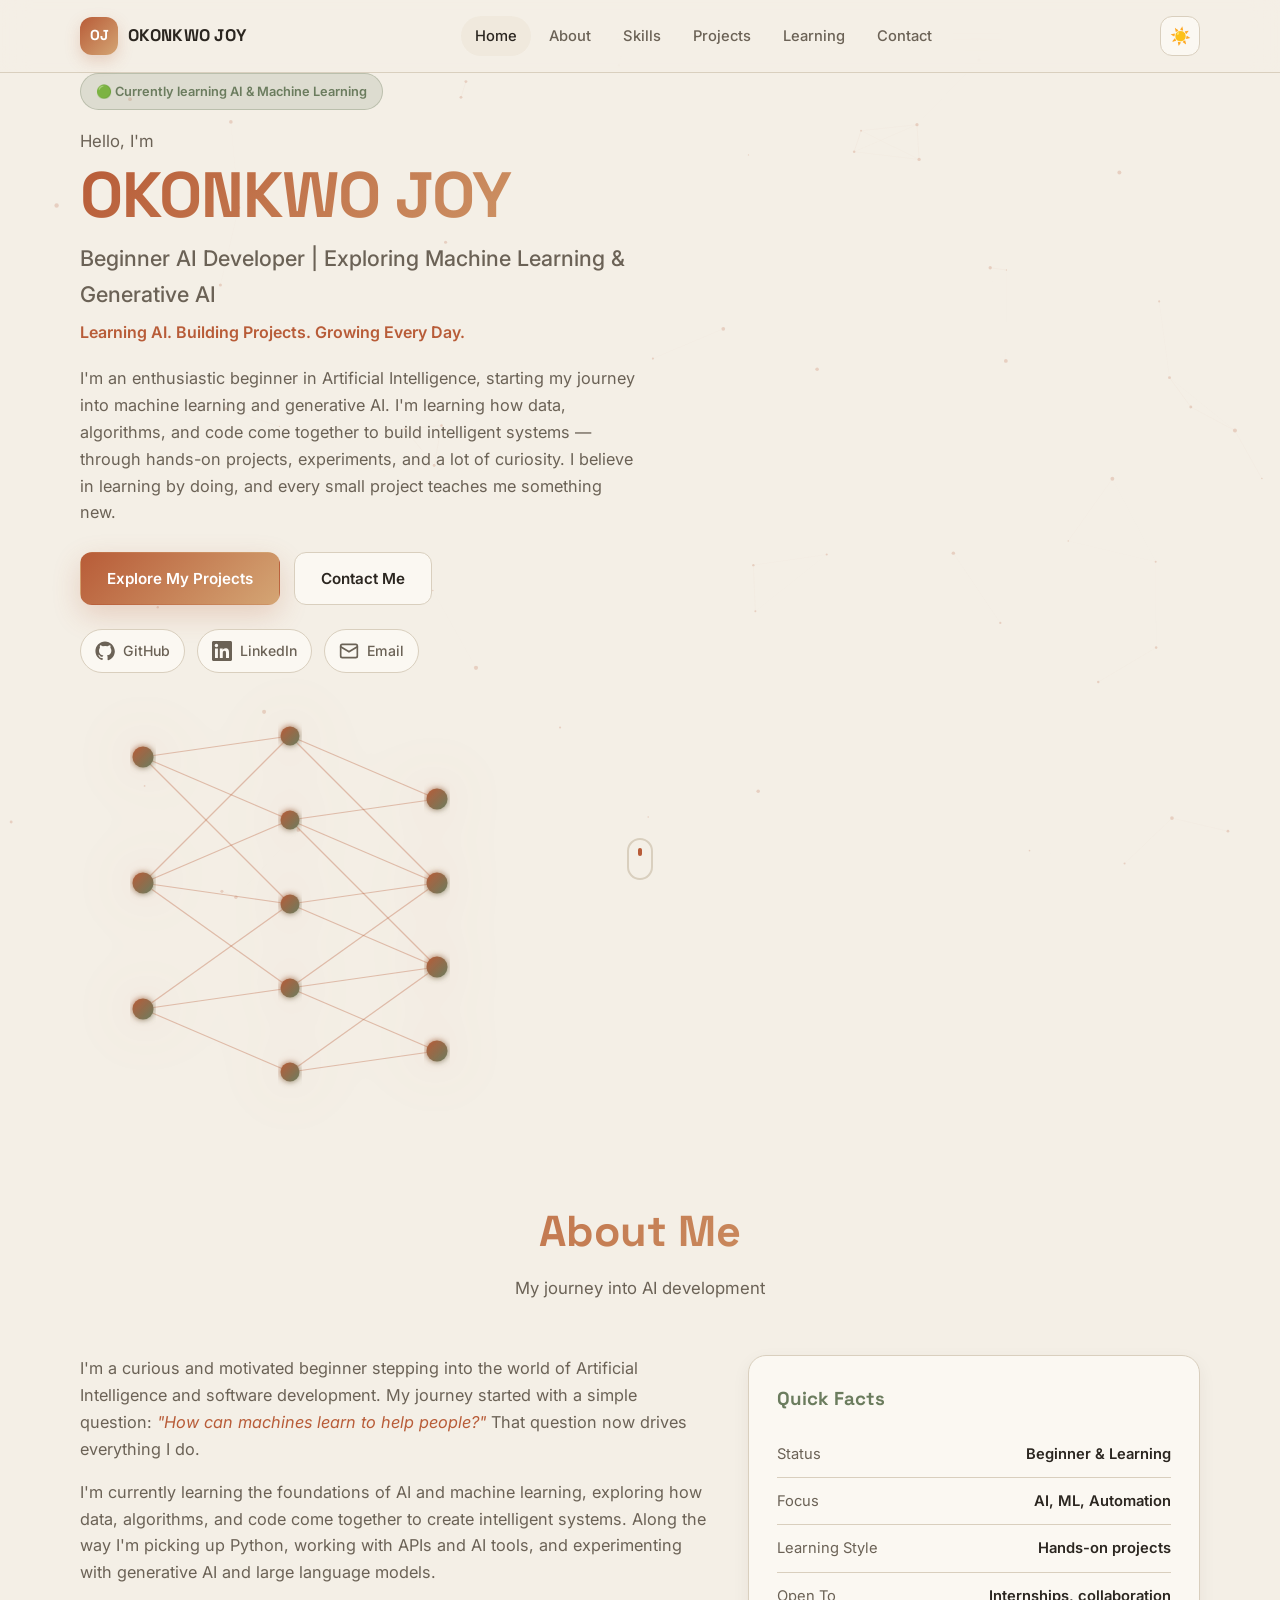
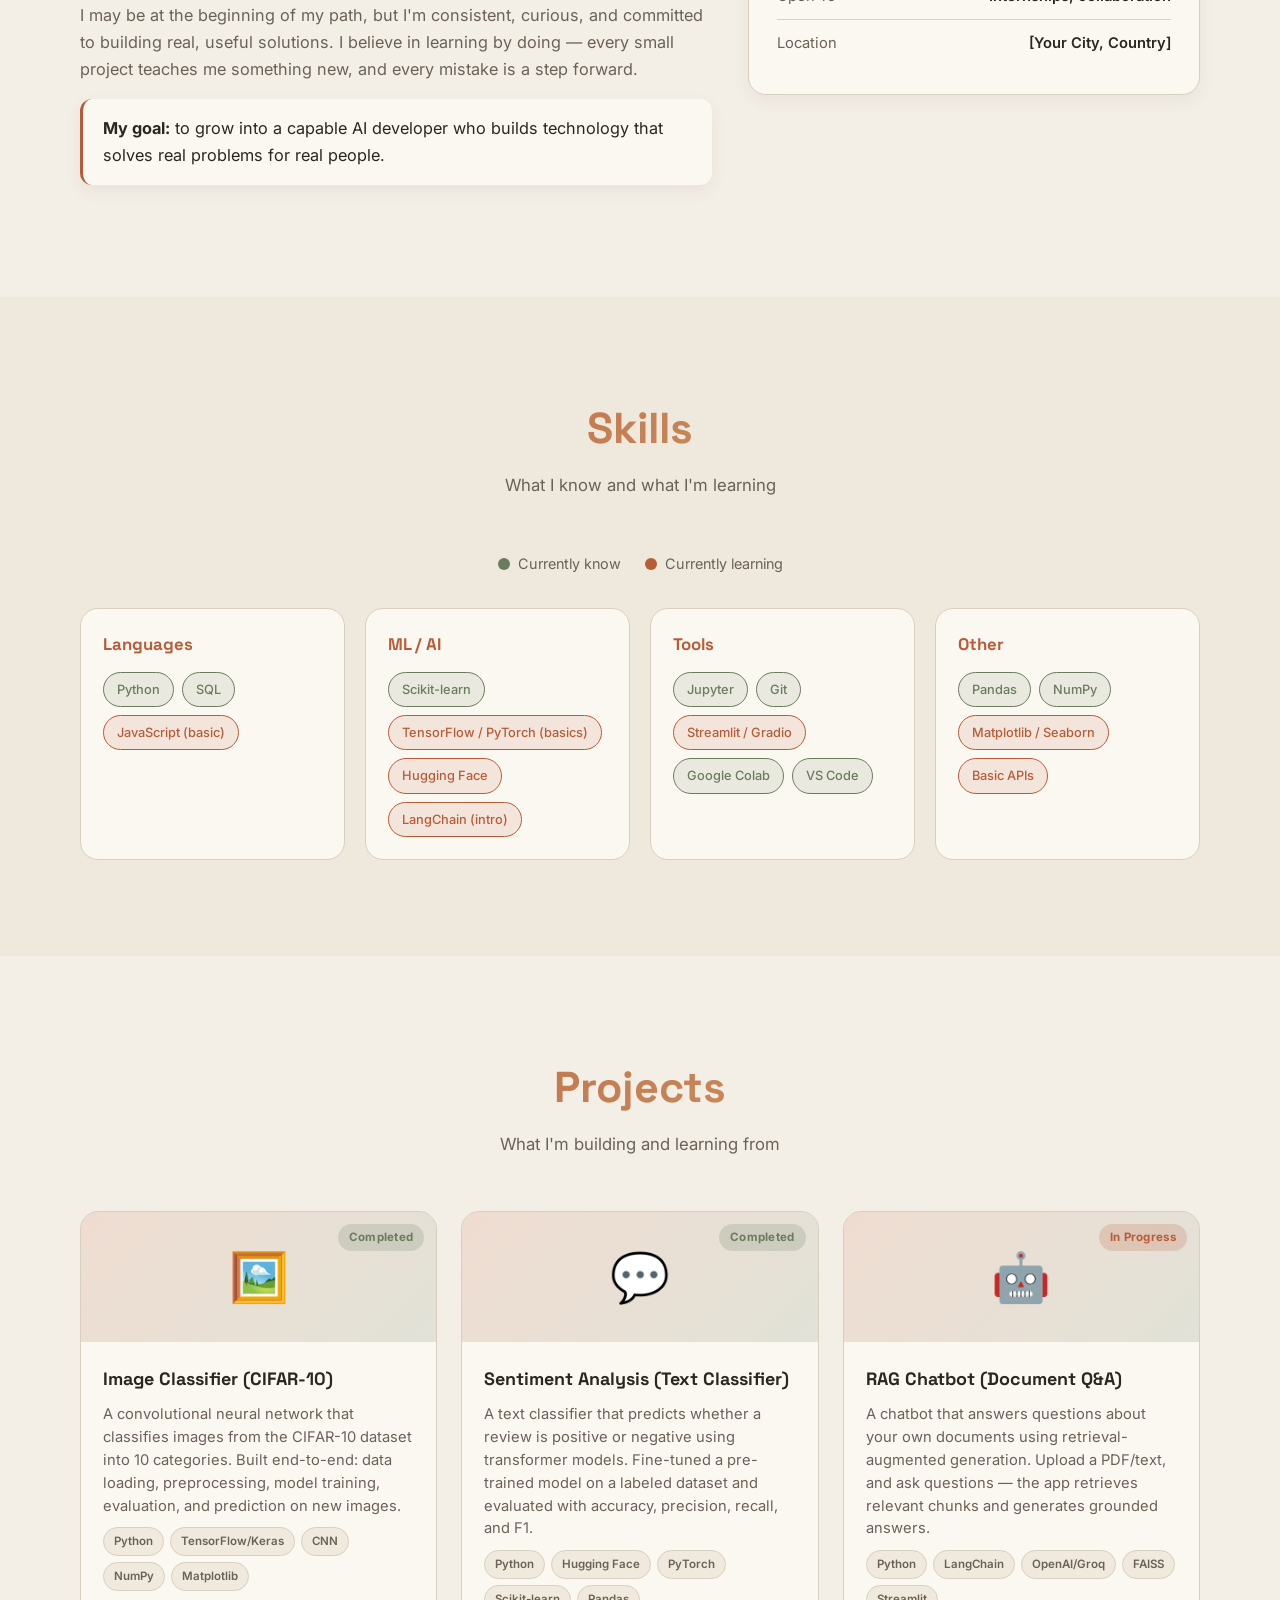
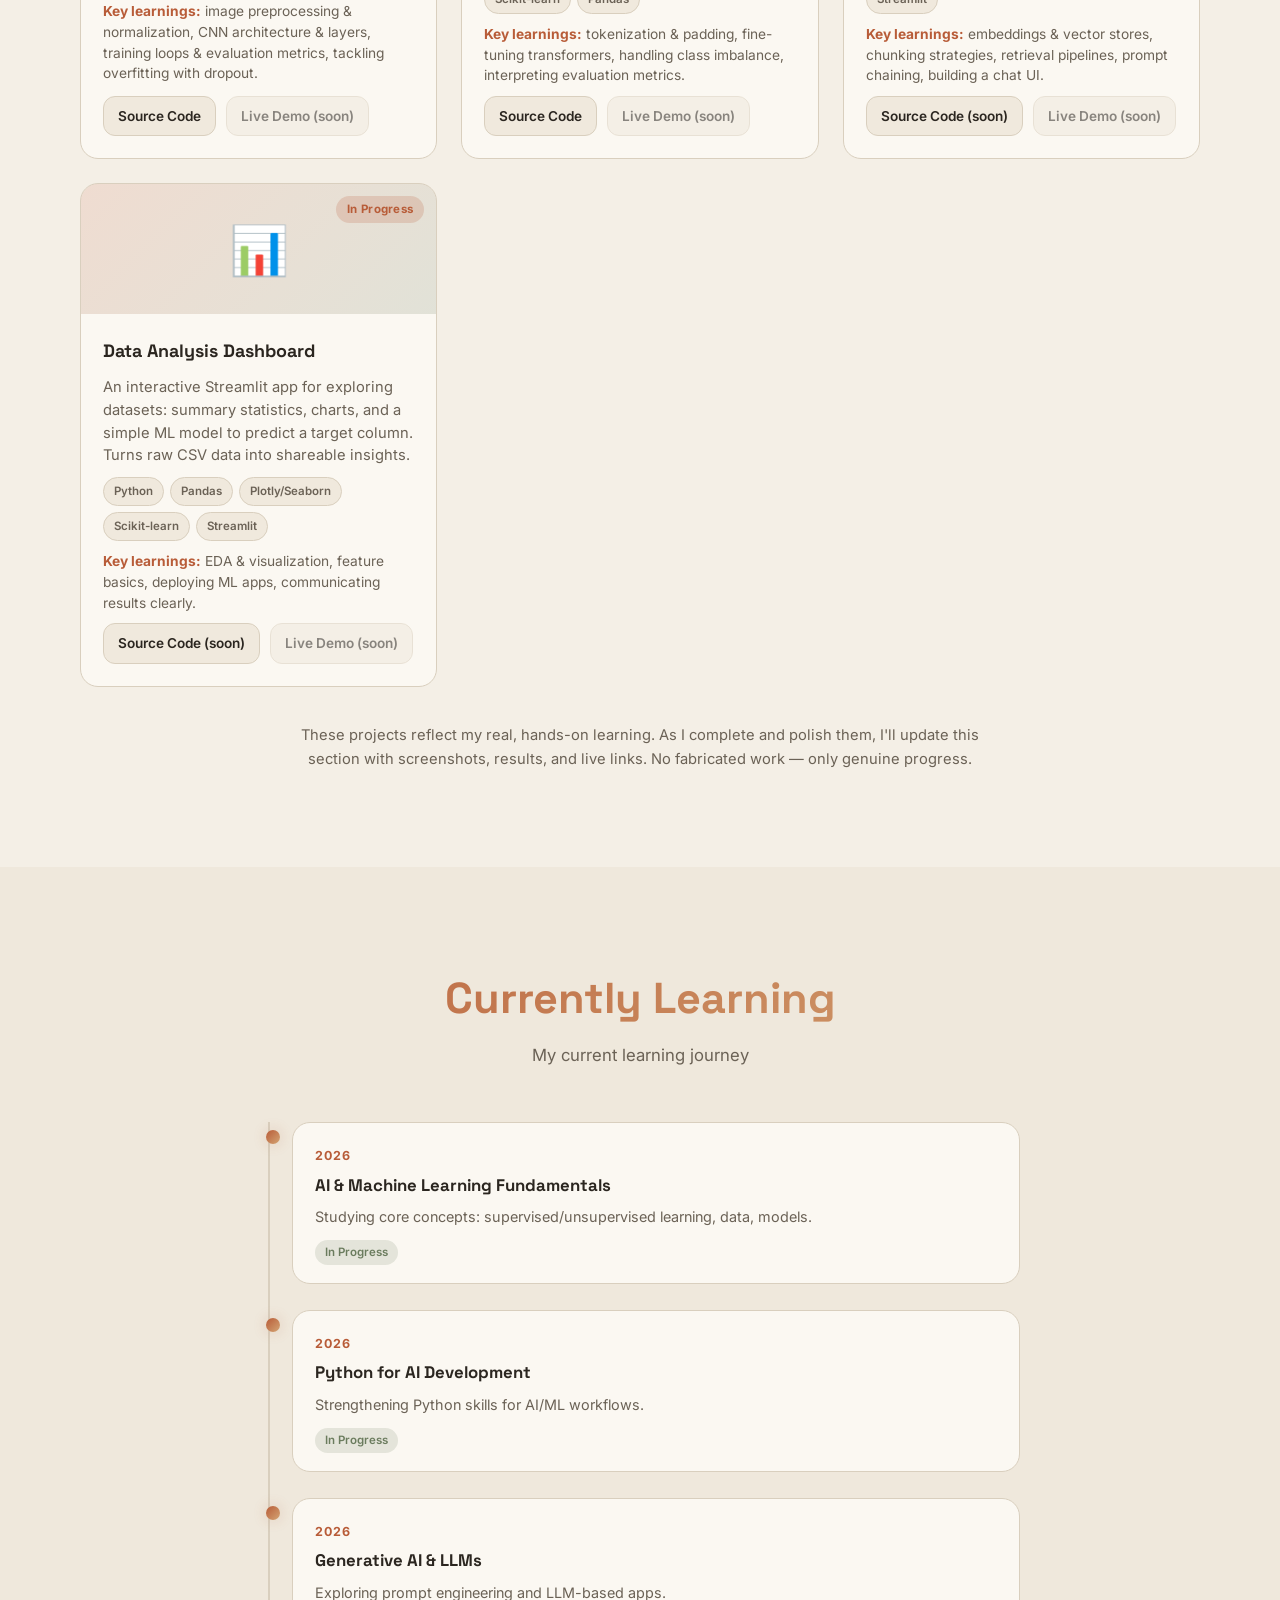
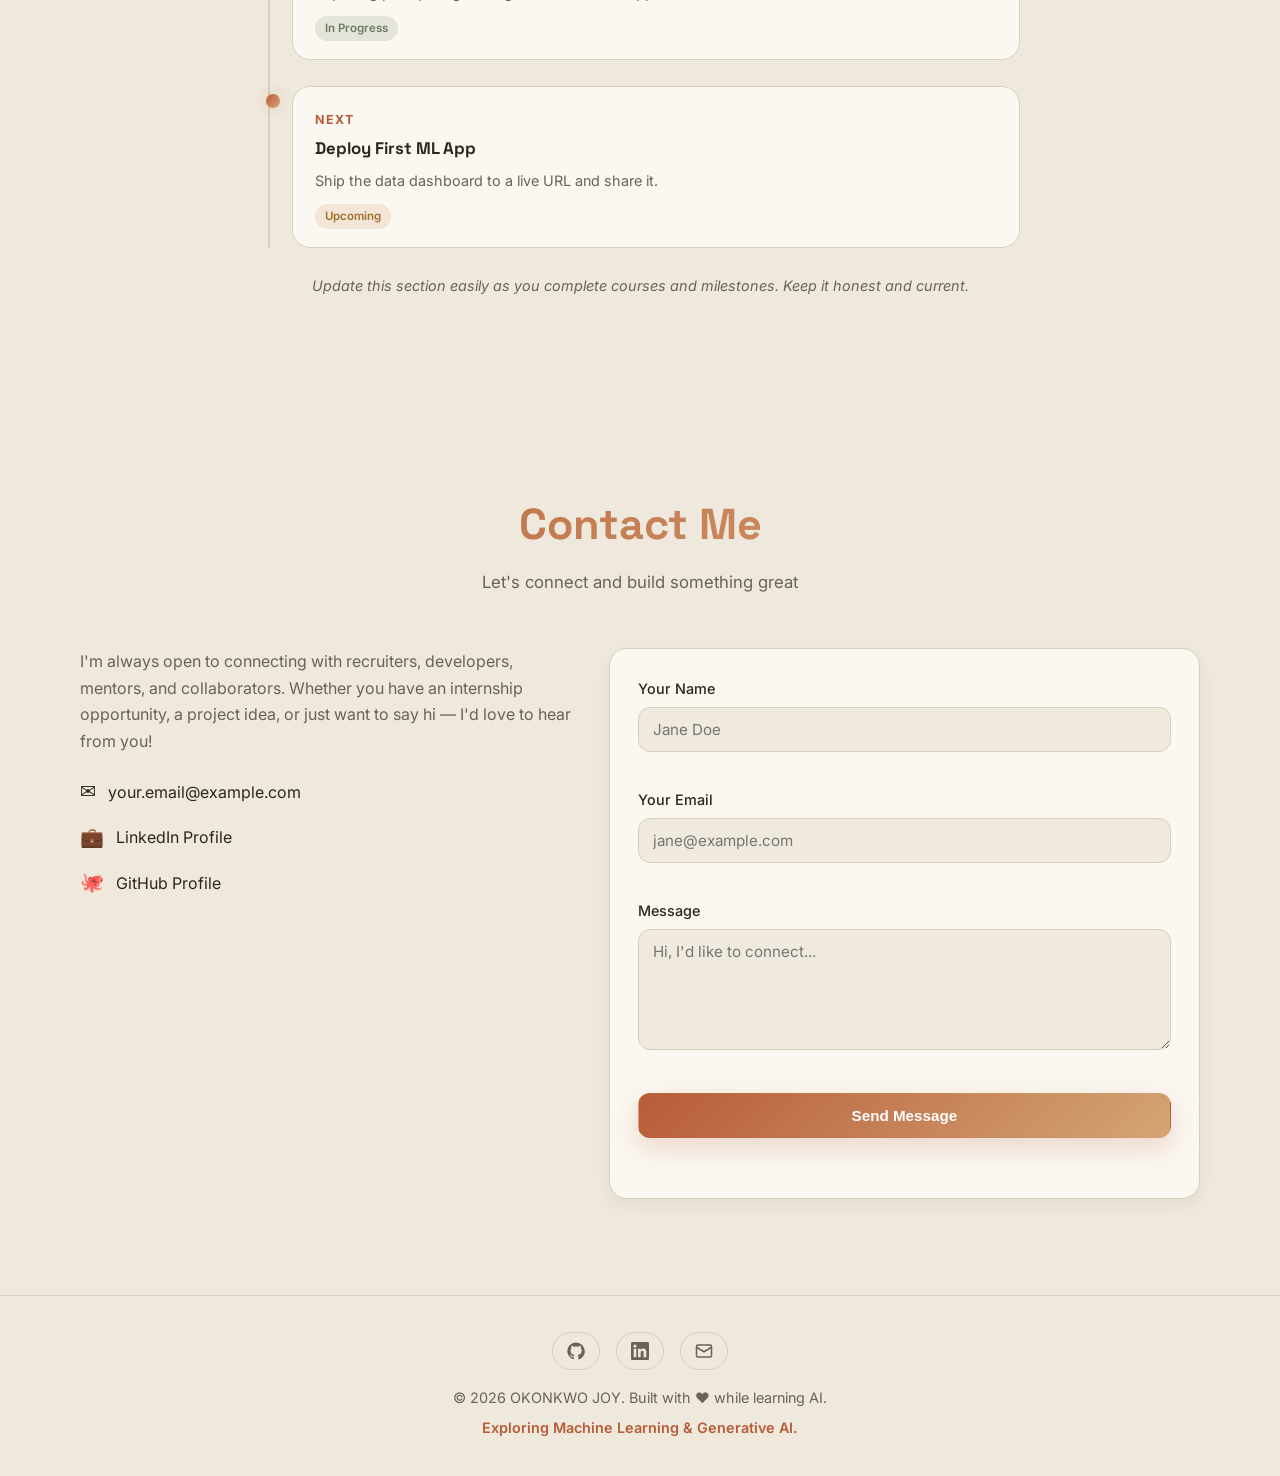
==== index.html @ fba9ff48 "first commit" ====
<!DOCTYPE html>
<html lang="en" data-theme="light">
<head>
  <meta charset="UTF-8" />
  <meta name="viewport" content="width=device-width, initial-scale=1.0" />
  <title>OKONKWO JOY | Beginner AI Developer</title>
  <meta name="description" content="Portfolio of OKONKWO JOY, a beginner AI developer exploring machine learning and generative AI." />
  <meta name="keywords" content="AI developer, machine learning, portfolio, beginner, Python, LLM, generative AI" />
  <meta name="author" content="OKONKWO JOY" />
  <meta property="og:title" content="OKONKWO JOY | Beginner AI Developer" />
  <meta property="og:description" content="Exploring Machine Learning & Generative AI. Learning by building." />
  <meta property="og:type" content="website" />
  <link rel="preconnect" href="https://fonts.googleapis.com" />
  <link rel="preconnect" href="https://fonts.gstatic.com" crossorigin />
  <link href="https://fonts.googleapis.com/css2?family=Inter:wght@300;400;500;600;700;800&family=Space+Grotesk:wght@400;500;600;700&display=swap" rel="stylesheet" />
  <link rel="stylesheet" href="css/styles.css" />
</head>
<body>
  <header class="navbar" id="navbar">
    <div class="container nav-container">
      <a href="#home" class="logo" aria-label="Home">
        <span class="logo-mark">OJ</span>
        <span class="logo-text">OKONKWO JOY</span>
      </a>
      <nav class="nav-links" id="navLinks" aria-label="Primary navigation">
        <a href="#home" class="nav-link">Home</a>
        <a href="#about" class="nav-link">About</a>
        <a href="#skills" class="nav-link">Skills</a>
        <a href="#projects" class="nav-link">Projects</a>
        <a href="#learning" class="nav-link">Learning</a>
        <a href="#contact" class="nav-link">Contact</a>
      </nav>
      <div class="nav-actions">
        <button id="themeToggle" class="theme-toggle" aria-label="Toggle light/dark theme" title="Toggle theme">
          <span class="theme-icon">☀️</span>
        </button>
        <button id="menuToggle" class="menu-toggle" aria-label="Toggle mobile menu" aria-expanded="false">
          <span></span><span></span><span></span>
        </button>
      </div>
    </div>
  </header>

  <section id="home" class="hero">
    <canvas id="particles" class="particles-canvas" aria-hidden="true"></canvas>
    <div class="container hero-container">
      <div class="hero-content">
        <span class="learning-pill">🟢 Currently learning AI &amp; Machine Learning</span>
        <p class="hero-greeting">Hello, I'm</p>
        <h1 class="hero-name">OKONKWO JOY</h1>
        <h2 class="hero-headline">Beginner AI Developer | Exploring Machine Learning &amp; Generative AI</h2>
        <p class="hero-tagline">Learning AI. Building Projects. Growing Every Day.</p>
        <p class="hero-intro">
          I'm an enthusiastic beginner in Artificial Intelligence, starting my journey into
          machine learning and generative AI. I'm learning how data, algorithms, and code come
          together to build intelligent systems — through hands-on projects, experiments, and
          a lot of curiosity. I believe in learning by doing, and every small project teaches
          me something new.
        </p>
        <div class="hero-buttons">
          <a href="#projects" class="btn btn-primary">Explore My Projects</a>
          <a href="#contact" class="btn btn-secondary">Contact Me</a>
        </div>
        <div class="hero-socials">
          <a href="https://github.com/yourusername" target="_blank" rel="noopener" aria-label="GitHub" class="social-link icon-link">
            <svg width="20" height="20" viewBox="0 0 24 24" fill="currentColor" aria-hidden="true"><path d="M12 .5C5.7.5.5 5.7.5 12c0 5.1 3.3 9.4 7.9 10.9.6.1.8-.3.8-.6v-2c-3.2.7-3.9-1.4-3.9-1.4-.5-1.3-1.3-1.7-1.3-1.7-1.1-.7.1-.7.1-.7 1.2.1 1.8 1.2 1.8 1.2 1 1.8 2.8 1.3 3.5 1 .1-.8.4-1.3.7-1.6-2.6-.3-5.3-1.3-5.3-5.8 0-1.3.5-2.3 1.2-3.1-.1-.3-.5-1.5.1-3.1 0 0 1-.3 3.2 1.2a11 11 0 0 1 5.8 0c2.2-1.5 3.2-1.2 3.2-1.2.6 1.6.2 2.8.1 3.1.8.8 1.2 1.8 1.2 3.1 0 4.5-2.7 5.5-5.3 5.8.4.4.8 1.1.8 2.2v3.3c0 .3.2.7.8.6 4.6-1.5 7.9-5.8 7.9-10.9C23.5 5.7 18.3.5 12 .5z"/></svg>
            <span>GitHub</span>
          </a>
          <a href="https://linkedin.com/in/yourprofile" target="_blank" rel="noopener" aria-label="LinkedIn" class="social-link icon-link">
            <svg width="20" height="20" viewBox="0 0 24 24" fill="currentColor" aria-hidden="true"><path d="M20.4 20.4h-3.6v-5.6c0-1.3 0-3-1.8-3s-2.1 1.4-2.1 2.9v5.7H9.4V9h3.4v1.6h.1c.5-.9 1.6-1.8 3.3-1.8 3.5 0 4.2 2.3 4.2 5.3v6.3zM5.3 7.4a2.1 2.1 0 1 1 0-4.2 2.1 2.1 0 0 1 0 4.2zM7.1 20.4H3.6V9h3.5v11.4zM22.2 0H1.8C.8 0 0 .8 0 1.8v20.4C0 23.2.8 24 1.8 24h20.4c1 0 1.8-.8 1.8-1.8V1.8C24 .8 23.2 0 22.2 0z"/></svg>
            <span>LinkedIn</span>
          </a>
          <a href="mailto:your.email@example.com" aria-label="Email" class="social-link icon-link">
            <svg width="20" height="20" viewBox="0 0 24 24" fill="none" stroke="currentColor" stroke-width="2" stroke-linecap="round" stroke-linejoin="round" aria-hidden="true"><rect x="2" y="4" width="20" height="16" rx="2"/><path d="m22 7-10 6L2 7"/></svg>
            <span>Email</span>
          </a>
        </div>
        <div class="neural-network">
          <svg viewBox="0 0 400 400" class="neural-svg" xmlns="http://www.w3.org/2000/svg">
            <defs>
              <linearGradient id="nodeGrad" x1="0%" y1="0%" x2="100%" y2="100%">
                <stop offset="0%" stop-color="#b85c38" />
                <stop offset="100%" stop-color="#6b7c5e" />
              </linearGradient>
              <filter id="glow">
                <feGaussianBlur stdDeviation="3" result="coloredBlur" />
                <feMerge><feMergeNode in="coloredBlur" /><feMergeNode in="SourceGraphic" /></feMerge>
              </filter>
            </defs>
            <g class="connections" stroke="rgba(184,92,56,0.35)" stroke-width="1.2">
              <line x1="60" y1="80" x2="200" y2="60" />
              <line x1="60" y1="80" x2="200" y2="140" />
              <line x1="60" y1="80" x2="200" y2="220" />
              <line x1="60" y1="200" x2="200" y2="60" />
              <line x1="60" y1="200" x2="200" y2="140" />
              <line x1="60" y1="200" x2="200" y2="220" />
              <line x1="60" y1="200" x2="200" y2="300" />
              <line x1="60" y1="320" x2="200" y2="220" />
              <line x1="60" y1="320" x2="200" y2="300" />
              <line x1="60" y1="320" x2="200" y2="380" />
              <line x1="200" y1="60" x2="340" y2="120" />
              <line x1="200" y1="60" x2="340" y2="200" />
              <line x1="200" y1="140" x2="340" y2="120" />
              <line x1="200" y1="140" x2="340" y2="200" />
              <line x1="200" y1="140" x2="340" y2="280" />
              <line x1="200" y1="220" x2="340" y2="200" />
              <line x1="200" y1="220" x2="340" y2="280" />
              <line x1="200" y1="300" x2="340" y2="200" />
              <line x1="200" y1="300" x2="340" y2="280" />
              <line x1="200" y1="300" x2="340" y2="360" />
              <line x1="200" y1="380" x2="340" y2="280" />
              <line x1="200" y1="380" x2="340" y2="360" />
            </g>
            <g filter="url(#glow)">
              <circle cx="60" cy="80" r="10" fill="url(#nodeGrad)" class="node" />
              <circle cx="60" cy="200" r="10" fill="url(#nodeGrad)" class="node" />
              <circle cx="60" cy="320" r="10" fill="url(#nodeGrad)" class="node" />
            </g>
            <g filter="url(#glow)">
              <circle cx="200" cy="60" r="9" fill="url(#nodeGrad)" class="node" />
              <circle cx="200" cy="140" r="9" fill="url(#nodeGrad)" class="node" />
              <circle cx="200" cy="220" r="9" fill="url(#nodeGrad)" class="node" />
              <circle cx="200" cy="300" r="9" fill="url(#nodeGrad)" class="node" />
              <circle cx="200" cy="380" r="9" fill="url(#nodeGrad)" class="node" />
            </g>
            <g filter="url(#glow)">
              <circle cx="340" cy="120" r="10" fill="url(#nodeGrad)" class="node" />
              <circle cx="340" cy="200" r="10" fill="url(#nodeGrad)" class="node" />
              <circle cx="340" cy="280" r="10" fill="url(#nodeGrad)" class="node" />
              <circle cx="340" cy="360" r="10" fill="url(#nodeGrad)" class="node" />
            </g>
          </svg>
        </div>
      </div>
    </div>
    <a href="#about" class="scroll-indicator" aria-label="Scroll down">
      <span></span>
    </a>
  </section>

  <section id="about" class="section">
    <div class="container">
      <h2 class="section-title">About Me</h2>
      <p class="section-subtitle">My journey into AI development</p>
      <div class="about-grid">
        <div class="about-text">
          <p>
            I'm a curious and motivated beginner stepping into the world of Artificial Intelligence
            and software development. My journey started with a simple question: <em>"How can machines
            learn to help people?"</em> That question now drives everything I do.
          </p>
          <p>
            I'm currently learning the foundations of AI and machine learning, exploring how data,
            algorithms, and code come together to create intelligent systems. Along the way I'm
            picking up Python, working with APIs and AI tools, and experimenting with generative AI
            and large language models.
          </p>
          <p>
            I may be at the beginning of my path, but I'm consistent, curious, and committed to
            building real, useful solutions. I believe in learning by doing — every small project
            teaches me something new, and every mistake is a step forward.
          </p>
          <p class="about-goal">
            <strong>My goal:</strong> to grow into a capable AI developer who builds technology that
            solves real problems for real people.
          </p>
        </div>
        <div class="about-card">
          <h3>Quick Facts</h3>
          <ul class="facts-list">
            <li><span class="fact-label">Status</span><span class="fact-value">Beginner &amp; Learning</span></li>
            <li><span class="fact-label">Focus</span><span class="fact-value">AI, ML, Automation</span></li>
            <li><span class="fact-label">Learning Style</span><span class="fact-value">Hands-on projects</span></li>
            <li><span class="fact-label">Open To</span><span class="fact-value">Internships, collaboration</span></li>
            <li><span class="fact-label">Location</span><span class="fact-value">[Your City, Country]</span></li>
          </ul>
        </div>
      </div>
    </div>
  </section>

  <section id="skills" class="section section-alt">
    <div class="container">
      <h2 class="section-title">Skills</h2>
      <p class="section-subtitle">What I know and what I'm learning</p>

      <div class="skills-legend">
        <span class="legend-item"><span class="dot dot-known"></span> Currently know</span>
        <span class="legend-item"><span class="dot dot-learning"></span> Currently learning</span>
      </div>

      <div class="skill-groups">
        <div class="skill-group">
          <h3 class="skill-group-title">Languages</h3>
          <div class="skill-chips">
            <span class="chip chip-known">Python</span>
            <span class="chip chip-known">SQL</span>
            <span class="chip chip-learning">JavaScript (basic)</span>
          </div>
        </div>

        <div class="skill-group">
          <h3 class="skill-group-title">ML / AI</h3>
          <div class="skill-chips">
            <span class="chip chip-known">Scikit-learn</span>
            <span class="chip chip-learning">TensorFlow / PyTorch (basics)</span>
            <span class="chip chip-learning">Hugging Face</span>
            <span class="chip chip-learning">LangChain (intro)</span>
          </div>
        </div>

        <div class="skill-group">
          <h3 class="skill-group-title">Tools</h3>
          <div class="skill-chips">
            <span class="chip chip-known">Jupyter</span>
            <span class="chip chip-known">Git</span>
            <span class="chip chip-learning">Streamlit / Gradio</span>
            <span class="chip chip-known">Google Colab</span>
            <span class="chip chip-known">VS Code</span>
          </div>
        </div>

        <div class="skill-group">
          <h3 class="skill-group-title">Other</h3>
          <div class="skill-chips">
            <span class="chip chip-known">Pandas</span>
            <span class="chip chip-known">NumPy</span>
            <span class="chip chip-learning">Matplotlib / Seaborn</span>
            <span class="chip chip-learning">Basic APIs</span>
          </div>
        </div>
      </div>
    </div>
  </section>

  <section id="projects" class="section">
    <div class="container">
      <h2 class="section-title">Projects</h2>
      <p class="section-subtitle">What I'm building and learning from</p>

      <div class="projects-grid">
        <article class="project-card">
          <div class="project-image" aria-hidden="true">
            <div class="project-illustration">
              <span class="ill-icon">🖼️</span>
            </div>
            <span class="project-status status-done">Completed</span>
          </div>
          <div class="project-body">
            <h3>Image Classifier (CIFAR-10)</h3>
            <p class="project-desc">
              A convolutional neural network that classifies images from the CIFAR-10 dataset
              into 10 categories. Built end-to-end: data loading, preprocessing, model training,
              evaluation, and prediction on new images.
            </p>
            <div class="project-tech">
              <span>Python</span><span>TensorFlow/Keras</span><span>CNN</span><span>NumPy</span><span>Matplotlib</span>
            </div>
            <p class="project-learnings"><strong>Key learnings:</strong> image preprocessing &amp; normalization, CNN architecture &amp; layers, training loops &amp; evaluation metrics, tackling overfitting with dropout.</p>
            <div class="project-links">
              <a href="https://github.com/yourusername/image-classifier" target="_blank" rel="noopener" class="project-link">Source Code</a>
              <a href="#" class="project-link disabled" aria-disabled="true" title="Coming soon">Live Demo (soon)</a>
            </div>
          </div>
        </article>

        <article class="project-card">
          <div class="project-image" aria-hidden="true">
            <div class="project-illustration">
              <span class="ill-icon">💬</span>
            </div>
            <span class="project-status status-done">Completed</span>
          </div>
          <div class="project-body">
            <h3>Sentiment Analysis (Text Classifier)</h3>
            <p class="project-desc">
              A text classifier that predicts whether a review is positive or negative using
              transformer models. Fine-tuned a pre-trained model on a labeled dataset and
              evaluated with accuracy, precision, recall, and F1.
            </p>
            <div class="project-tech">
              <span>Python</span><span>Hugging Face</span><span>PyTorch</span><span>Scikit-learn</span><span>Pandas</span>
            </div>
            <p class="project-learnings"><strong>Key learnings:</strong> tokenization &amp; padding, fine-tuning transformers, handling class imbalance, interpreting evaluation metrics.</p>
            <div class="project-links">
              <a href="https://github.com/yourusername/sentiment-analysis" target="_blank" rel="noopener" class="project-link">Source Code</a>
              <a href="#" class="project-link disabled" aria-disabled="true" title="Coming soon">Live Demo (soon)</a>
            </div>
          </div>
        </article>

        <article class="project-card">
          <div class="project-image" aria-hidden="true">
            <div class="project-illustration">
              <span class="ill-icon">🤖</span>
            </div>
            <span class="project-status status-progress">In Progress</span>
          </div>
          <div class="project-body">
            <h3>RAG Chatbot (Document Q&amp;A)</h3>
            <p class="project-desc">
              A chatbot that answers questions about your own documents using retrieval-augmented
              generation. Upload a PDF/text, and ask questions — the app retrieves relevant
              chunks and generates grounded answers.
            </p>
            <div class="project-tech">
              <span>Python</span><span>LangChain</span><span>OpenAI/Groq</span><span>FAISS</span><span>Streamlit</span>
            </div>
            <p class="project-learnings"><strong>Key learnings:</strong> embeddings &amp; vector stores, chunking strategies, retrieval pipelines, prompt chaining, building a chat UI.</p>
            <div class="project-links">
              <a href="https://github.com/yourusername/rag-chatbot" target="_blank" rel="noopener" class="project-link">Source Code (soon)</a>
              <a href="#" class="project-link disabled" aria-disabled="true" title="Coming soon">Live Demo (soon)</a>
            </div>
          </div>
        </article>

        <article class="project-card">
          <div class="project-image" aria-hidden="true">
            <div class="project-illustration">
              <span class="ill-icon">📊</span>
            </div>
            <span class="project-status status-progress">In Progress</span>
          </div>
          <div class="project-body">
            <h3>Data Analysis Dashboard</h3>
            <p class="project-desc">
              An interactive Streamlit app for exploring datasets: summary statistics, charts,
              and a simple ML model to predict a target column. Turns raw CSV data into
              shareable insights.
            </p>
            <div class="project-tech">
              <span>Python</span><span>Pandas</span><span>Plotly/Seaborn</span><span>Scikit-learn</span><span>Streamlit</span>
            </div>
            <p class="project-learnings"><strong>Key learnings:</strong> EDA &amp; visualization, feature basics, deploying ML apps, communicating results clearly.</p>
            <div class="project-links">
              <a href="https://github.com/yourusername/data-dashboard" target="_blank" rel="noopener" class="project-link">Source Code (soon)</a>
              <a href="#" class="project-link disabled" aria-disabled="true" title="Coming soon">Live Demo (soon)</a>
            </div>
          </div>
        </article>
      </div>

      <p class="projects-note">
        These projects reflect my real, hands-on learning. As I complete and polish them, I'll
        update this section with screenshots, results, and live links. No fabricated work —
        only genuine progress.
      </p>
    </div>
  </section>

  <section id="learning" class="section section-alt">
    <div class="container">
      <h2 class="section-title">Currently Learning</h2>
      <p class="section-subtitle">My current learning journey</p>

      <div class="timeline">
        <div class="timeline-item">
          <div class="timeline-dot"></div>
          <div class="timeline-content">
            <span class="timeline-date">2026</span>
            <h3>AI &amp; Machine Learning Fundamentals</h3>
            <p>Studying core concepts: supervised/unsupervised learning, data, models.</p>
            <span class="timeline-tag">In Progress</span>
          </div>
        </div>
        <div class="timeline-item">
          <div class="timeline-dot"></div>
          <div class="timeline-content">
            <span class="timeline-date">2026</span>
            <h3>Python for AI Development</h3>
            <p>Strengthening Python skills for AI/ML workflows.</p>
            <span class="timeline-tag">In Progress</span>
          </div>
        </div>
        <div class="timeline-item">
          <div class="timeline-dot"></div>
          <div class="timeline-content">
            <span class="timeline-date">2026</span>
            <h3>Generative AI &amp; LLMs</h3>
            <p>Exploring prompt engineering and LLM-based apps.</p>
            <span class="timeline-tag">In Progress</span>
          </div>
        </div>
        <div class="timeline-item">
          <div class="timeline-dot"></div>
          <div class="timeline-content">
            <span class="timeline-date">Next</span>
            <h3>Deploy First ML App</h3>
            <p>Ship the data dashboard to a live URL and share it.</p>
            <span class="timeline-tag upcoming">Upcoming</span>
          </div>
        </div>
      </div>

      <p class="learning-note">
        Update this section easily as you complete courses and milestones. Keep it honest and current.
      </p>
    </div>
  </section>


  <section id="contact" class="section section-alt">
    <div class="container">
      <h2 class="section-title">Contact Me</h2>
      <p class="section-subtitle">Let's connect and build something great</p>

      <div class="contact-grid">
        <div class="contact-info">
          <p class="contact-message">
            I'm always open to connecting with recruiters, developers, mentors, and collaborators.
            Whether you have an internship opportunity, a project idea, or just want to say hi —
            I'd love to hear from you!
          </p>
          <ul class="contact-list">
            <li>
              <span class="contact-icon">✉️</span>
              <a href="mailto:your.email@example.com">your.email@example.com</a>
            </li>
            <li>
              <span class="contact-icon">💼</span>
              <a href="https://linkedin.com/in/yourprofile" target="_blank" rel="noopener">LinkedIn Profile</a>
            </li>
            <li>
              <span class="contact-icon">🐙</span>
              <a href="https://github.com/yourusername" target="_blank" rel="noopener">GitHub Profile</a>
            </li>
          </ul>
        </div>

        <form id="contactForm" class="contact-form" novalidate>
          <div class="form-group">
            <label for="name">Your Name</label>
            <input type="text" id="name" name="name" placeholder="Jane Doe" required />
            <span class="form-error" id="nameError"></span>
          </div>
          <div class="form-group">
            <label for="email">Your Email</label>
            <input type="email" id="email" name="email" placeholder="jane@example.com" required />
            <span class="form-error" id="emailError"></span>
          </div>
          <div class="form-group">
            <label for="message">Message</label>
            <textarea id="message" name="message" rows="5" placeholder="Hi, I'd like to connect..." required></textarea>
            <span class="form-error" id="messageError"></span>
          </div>
          <button type="submit" class="btn btn-primary btn-full">Send Message</button>
          <p class="form-status" id="formStatus" role="status" aria-live="polite"></p>
        </form>
      </div>
    </div>
  </section>

  <footer class="footer">
    <div class="container footer-container">
      <div class="footer-socials">
        <a href="https://github.com/yourusername" target="_blank" rel="noopener" aria-label="GitHub" class="social-link icon-link">
          <svg width="18" height="18" viewBox="0 0 24 24" fill="currentColor" aria-hidden="true"><path d="M12 .5C5.7.5.5 5.7.5 12c0 5.1 3.3 9.4 7.9 10.9.6.1.8-.3.8-.6v-2c-3.2.7-3.9-1.4-3.9-1.4-.5-1.3-1.3-1.7-1.3-1.7-1.1-.7.1-.7.1-.7 1.2.1 1.8 1.2 1.8 1.2 1 1.8 2.8 1.3 3.5 1 .1-.8.4-1.3.7-1.6-2.6-.3-5.3-1.3-5.3-5.8 0-1.3.5-2.3 1.2-3.1-.1-.3-.5-1.5.1-3.1 0 0 1-.3 3.2 1.2a11 11 0 0 1 5.8 0c2.2-1.5 3.2-1.2 3.2-1.2.6 1.6.2 2.8.1 3.1.8.8 1.2 1.8 1.2 3.1 0 4.5-2.7 5.5-5.3 5.8.4.4.8 1.1.8 2.2v3.3c0 .3.2.7.8.6 4.6-1.5 7.9-5.8 7.9-10.9C23.5 5.7 18.3.5 12 .5z"/></svg>
        </a>
        <a href="https://linkedin.com/in/yourprofile" target="_blank" rel="noopener" aria-label="LinkedIn" class="social-link icon-link">
          <svg width="18" height="18" viewBox="0 0 24 24" fill="currentColor" aria-hidden="true"><path d="M20.4 20.4h-3.6v-5.6c0-1.3 0-3-1.8-3s-2.1 1.4-2.1 2.9v5.7H9.4V9h3.4v1.6h.1c.5-.9 1.6-1.8 3.3-1.8 3.5 0 4.2 2.3 4.2 5.3v6.3zM5.3 7.4a2.1 2.1 0 1 1 0-4.2 2.1 2.1 0 0 1 0 4.2zM7.1 20.4H3.6V9h3.5v11.4zM22.2 0H1.8C.8 0 0 .8 0 1.8v20.4C0 23.2.8 24 1.8 24h20.4c1 0 1.8-.8 1.8-1.8V1.8C24 .8 23.2 0 22.2 0z"/></svg>
        </a>
        <a href="mailto:your.email@example.com" aria-label="Email" class="social-link icon-link">
          <svg width="18" height="18" viewBox="0 0 24 24" fill="none" stroke="currentColor" stroke-width="2" stroke-linecap="round" stroke-linejoin="round" aria-hidden="true"><rect x="2" y="4" width="20" height="16" rx="2"/><path d="m22 7-10 6L2 7"/></svg>
        </a>
      </div>
      <p>© <span id="year"></span> OKONKWO JOY. Built with ❤️ while learning AI.</p>
      <p class="footer-tagline">Exploring Machine Learning &amp; Generative AI.</p>
    </div>
  </footer>

  <script src="js/main.js"></script>
</body>
</html>
---- css/styles.css ----
/* ============================================================
   OKONKWO JOY — Portfolio  |  Beige board theme
   ============================================================ */

:root {
  --bg: #f4efe6;
  --bg-alt: #efe8dc;
  --surface: #fbf8f2;
  --surface-2: #f0e9dd;
  --border: #d9cfbe;
  --text: #2b2620;
  --text-muted: #6b6256;
  --accent: #b85c38;
  --accent-2: #6b7c5e;
  --accent-glow: rgba(184, 92, 56, .22);
  --gradient: linear-gradient(135deg, #b85c38, #d4a574);
  --shadow: 0 14px 44px rgba(43, 38, 32, .09);
  --shadow-sm: 0 6px 18px rgba(43, 38, 32, .06);
  --radius: 18px;
  --radius-sm: 12px;
  --transition: .28s cubic-bezier(.4, 0, .2, 1);
}

[data-theme="dark"] {
  --bg: #1c1814;
  --bg-alt: #231f1a;
  --surface: #2a251f;
  --surface-2: #332d26;
  --border: #3f382f;
  --text: #f0e9dc;
  --text-muted: #b5a895;
  --accent: #d4734f;
  --accent-2: #9bb08a;
  --accent-glow: rgba(212, 115, 79, .3);
  --gradient: linear-gradient(135deg, #d4734f, #e0b88a);
  --shadow: 0 14px 44px rgba(0, 0, 0, .45);
  --shadow-sm: 0 6px 18px rgba(0, 0, 0, .3);
}

* { box-sizing: border-box; margin: 0; padding: 0; }
html { scroll-behavior: smooth; }
body {
  font-family: 'Inter', system-ui, -apple-system, sans-serif;
  background: var(--bg); color: var(--text);
  line-height: 1.65; -webkit-font-smoothing: antialiased;
  transition: background var(--transition), color var(--transition);
}
img { max-width: 100%; display: block; }
a { color: inherit; }
.container { width: min(1120px, 92%); margin: 0 auto; }

/* ---------- Navbar ---------- */
.navbar {
  position: sticky; top: 0; z-index: 50;
  backdrop-filter: blur(14px);
  background: color-mix(in srgb, var(--bg) 78%, transparent);
  border-bottom: 1px solid var(--border);
}
.nav-container { display: flex; align-items: center; justify-content: space-between; padding: 16px 0; gap: 16px; }
.logo { display: flex; align-items: center; gap: 10px; text-decoration: none; font-family: 'Space Grotesk', sans-serif; font-weight: 700; }
.logo-mark {
  width: 38px; height: 38px; border-radius: 12px;
  display: grid; place-items: center;
  background: var(--gradient); color: #fff; font-size: .9rem;
  box-shadow: 0 6px 16px var(--accent-glow);
}
.logo-text { font-size: 1.05rem; letter-spacing: .3px; }
.nav-links { display: flex; gap: 4px; }
.nav-link {
  padding: 8px 14px; border-radius: 999px; text-decoration: none;
  color: var(--text-muted); font-weight: 500; font-size: .92rem;
  transition: color var(--transition), background var(--transition);
}
.nav-link:hover, .nav-link.active { color: var(--text); background: var(--surface-2); }
.nav-actions { display: flex; align-items: center; gap: 8px; }
.theme-toggle, .menu-toggle {
  width: 40px; height: 40px; border-radius: 12px;
  border: 1px solid var(--border); background: var(--surface);
  cursor: pointer; display: grid; place-items: center; font-size: 1.05rem;
  transition: transform var(--transition), border-color var(--transition);
}
.theme-toggle:hover, .menu-toggle:hover { transform: translateY(-2px); border-color: var(--accent); }
.menu-toggle { display: none; }
.menu-toggle span { display: block; width: 18px; height: 2px; background: var(--text); border-radius: 2px; margin: 2px 0; }
﻿
/* ---------- Hero ---------- */
.hero { position: relative; overflow: hidden; padding: 90px 0 60px; }
.particles-canvas { position: absolute; inset: 0; width: 100%; height: 100%; opacity: .35; pointer-events: none; }
.hero-container { display: grid; grid-template-columns: 1.15fr .85fr; gap: 48px; align-items: center; position: relative; }
.hero-content { position: relative; z-index: 1; }
.learning-pill {
  display: inline-flex; align-items: center; gap: 8px;
  padding: 7px 15px; border-radius: 999px;
  background: color-mix(in srgb, var(--accent-2) 16%, transparent);
  color: var(--accent-2); font-size: .8rem; font-weight: 600;
  border: 1px solid color-mix(in srgb, var(--accent-2) 30%, transparent);
  margin-bottom: 18px;
}
.hero-greeting { color: var(--text-muted); font-size: 1.05rem; margin-bottom: 6px; }
.hero-name {
  font-family: 'Space Grotesk', sans-serif;
  font-size: clamp(2.4rem, 6vw, 4rem); font-weight: 700;
  line-height: 1.05; letter-spacing: -1px;
  background: var(--gradient); -webkit-background-clip: text; background-clip: text; color: transparent;
}
.hero-headline { font-size: clamp(1.05rem, 2vw, 1.35rem); color: var(--text-muted); margin: 12px 0 6px; font-weight: 500; }
.hero-tagline { color: var(--accent); font-weight: 600; font-size: 1rem; margin-bottom: 20px; }
.hero-intro { color: var(--text-muted); max-width: 560px; margin-bottom: 26px; font-size: 1.02rem; }
.hero-buttons { display: flex; gap: 14px; flex-wrap: wrap; margin-bottom: 24px; }
.btn {
  display: inline-flex; align-items: center; justify-content: center;
  padding: 13px 26px; border-radius: var(--radius-sm); font-weight: 600; font-size: .95rem;
  text-decoration: none; cursor: pointer; border: 1px solid transparent;
  transition: transform var(--transition), box-shadow var(--transition), background var(--transition);
}
.btn:hover { transform: translateY(-3px); }
.btn-primary { background: var(--gradient); color: #fff; box-shadow: 0 10px 28px var(--accent-glow); }
.btn-primary:hover { box-shadow: 0 14px 34px var(--accent-glow); }
.btn-secondary { background: var(--surface); color: var(--text); border-color: var(--border); }
.btn-secondary:hover { border-color: var(--accent); }
.btn-full { width: 100%; }
.hero-socials { display: flex; gap: 12px; flex-wrap: wrap; }
.social-link {
  display: inline-flex; align-items: center; gap: 8px;
  padding: 9px 14px; border-radius: 999px;
  background: var(--surface); border: 1px solid var(--border);
  text-decoration: none; color: var(--text-muted); font-size: .88rem; font-weight: 500;
  transition: color var(--transition), border-color var(--transition), transform var(--transition);
}
.social-link:hover { color: var(--accent); border-color: var(--accent); transform: translateY(-2px); }
.icon-link svg { flex-shrink: 0; }
.hero-visual { display: flex; align-items: center; justify-content: center; }
.neural-network { width: 100%; max-width: 420px; filter: drop-shadow(0 0 30px var(--accent-glow)); animation: float 7s ease-in-out infinite; }
@keyframes float { 0%, 100% { transform: translateY(0); } 50% { transform: translateY(-14px); } }
.neural-svg .node { animation: pulse 2.6s ease-in-out infinite; }
@keyframes pulse { 0%, 100% { opacity: .7; } 50% { opacity: 1; } }
.scroll-indicator {
  position: absolute; bottom: 20px; left: 50%; transform: translateX(-50%);
  width: 26px; height: 42px; border: 2px solid var(--border); border-radius: 14px;
  display: flex; justify-content: center; padding-top: 8px;
}
.scroll-indicator span { width: 4px; height: 8px; background: var(--accent); border-radius: 2px; animation: scrollDot 1.9s ease-in-out infinite; }
@keyframes scrollDot { 0% { transform: translateY(0); opacity: 1; } 100% { transform: translateY(14px); opacity: 0; } }
/* ---------- Sections ---------- */
.section { padding: 96px 0; }
.section-alt { background: var(--bg-alt); }
.section-title {
  font-family: 'Space Grotesk', sans-serif;
  font-size: clamp(1.9rem, 4vw, 2.7rem); font-weight: 700; text-align: center;
  margin-bottom: 8px;
  background: var(--gradient); -webkit-background-clip: text; background-clip: text; color: transparent;
}
.section-subtitle { text-align: center; color: var(--text-muted); margin-bottom: 52px; font-size: 1.05rem; }

/* ---------- About ---------- */
.about-grid { display: grid; grid-template-columns: 1.4fr 1fr; gap: 36px; align-items: start; }
.about-text p { color: var(--text-muted); margin-bottom: 16px; font-size: 1.02rem; }
.about-text em { color: var(--accent); font-style: italic; }
.about-goal {
  color: var(--text) !important; padding: 16px 20px;
  border-left: 3px solid var(--accent); background: var(--surface);
  border-radius: var(--radius-sm); box-shadow: var(--shadow-sm);
}
.about-card {
  background: var(--surface); border: 1px solid var(--border);
  border-radius: var(--radius); padding: 28px; box-shadow: var(--shadow-sm);
  transition: transform var(--transition), box-shadow var(--transition);
}
.about-card:hover { transform: translateY(-4px); box-shadow: var(--shadow); }
.about-card h3 { font-family: 'Space Grotesk', sans-serif; margin-bottom: 16px; color: var(--accent-2); }
.facts-list { list-style: none; }
.facts-list li { display: flex; justify-content: space-between; gap: 12px; padding: 11px 0; border-bottom: 1px solid var(--border); font-size: .92rem; }
.facts-list li:last-child { border-bottom: none; }
.fact-label { color: var(--text-muted); }
.fact-value { color: var(--text); font-weight: 600; text-align: right; }

/* ---------- Skills ---------- */
.skills-legend { display: flex; gap: 24px; justify-content: center; margin-bottom: 32px; flex-wrap: wrap; }
.legend-item { display: flex; align-items: center; gap: 8px; color: var(--text-muted); font-size: .9rem; }
.dot { width: 12px; height: 12px; border-radius: 50%; }
.dot-known { background: var(--accent-2); }
.dot-learning { background: var(--accent); }
.skill-groups { display: grid; grid-template-columns: repeat(auto-fit, minmax(230px, 1fr)); gap: 20px; }
.skill-group {
  background: var(--surface); border: 1px solid var(--border);
  border-radius: var(--radius); padding: 22px;
  transition: transform var(--transition), border-color var(--transition), box-shadow var(--transition);
}
.skill-group:hover { transform: translateY(-4px); border-color: var(--accent); box-shadow: var(--shadow); }
.skill-group-title { font-family: 'Space Grotesk', sans-serif; font-size: 1.05rem; margin-bottom: 14px; color: var(--accent); }
.skill-chips { display: flex; flex-wrap: wrap; gap: 8px; }
.chip {
  display: inline-block; padding: 6px 13px; border-radius: 999px;
  font-size: .8rem; font-weight: 500; border: 1px solid var(--border);
  background: var(--surface-2); color: var(--text);
  transition: transform var(--transition), border-color var(--transition);
}
.chip:hover { transform: translateY(-2px); }
.chip-known { border-color: var(--accent-2); color: var(--accent-2); background: color-mix(in srgb, var(--accent-2) 12%, transparent); }
.chip-learning { border-color: var(--accent); color: var(--accent); background: color-mix(in srgb, var(--accent) 12%, transparent); }
/* ---------- Projects ---------- */
.projects-grid { display: grid; grid-template-columns: repeat(auto-fit, minmax(290px, 1fr)); gap: 24px; }
.project-card {
  background: var(--surface); border: 1px solid var(--border);
  border-radius: var(--radius); overflow: hidden;
  display: flex; flex-direction: column;
  transition: transform var(--transition), box-shadow var(--transition), border-color var(--transition);
}
.project-card:hover { transform: translateY(-6px); box-shadow: var(--shadow); border-color: var(--accent); }
.project-image {
  position: relative; height: 130px;
  background: linear-gradient(135deg, color-mix(in srgb, var(--accent) 18%, transparent), color-mix(in srgb, var(--accent-2) 18%, transparent));
  display: flex; align-items: center; justify-content: center;
}
.project-illustration { font-size: 3rem; }
.project-status {
  position: absolute; top: 12px; right: 12px;
  padding: 4px 11px; border-radius: 999px; font-size: .72rem; font-weight: 700; letter-spacing: .3px;
}
.status-done { background: color-mix(in srgb, var(--accent-2) 20%, transparent); color: var(--accent-2); }
.status-progress { background: color-mix(in srgb, var(--accent) 20%, transparent); color: var(--accent); }
.status-planned { background: color-mix(in srgb, var(--text-muted) 18%, transparent); color: var(--text-muted); }
.project-body { padding: 22px; display: flex; flex-direction: column; gap: 10px; flex: 1; }
.project-body h3 { font-family: 'Space Grotesk', sans-serif; font-size: 1.12rem; }
.project-desc { color: var(--text-muted); font-size: .92rem; line-height: 1.55; }
.project-tech { display: flex; flex-wrap: wrap; gap: 6px; }
.project-tech span {
  padding: 4px 10px; border-radius: 999px; font-size: .72rem; font-weight: 600;
  background: var(--surface-2); border: 1px solid var(--border); color: var(--text-muted);
}
.project-learnings { color: var(--text-muted); font-size: .86rem; line-height: 1.5; }
.project-learnings strong { color: var(--accent); }
.project-links { display: flex; gap: 10px; flex-wrap: wrap; margin-top: auto; }
.project-link {
  padding: 8px 14px; border-radius: var(--radius-sm); text-decoration: none;
  font-size: .85rem; font-weight: 600; border: 1px solid var(--border);
  color: var(--text); background: var(--surface-2);
  transition: border-color var(--transition), color var(--transition), transform var(--transition);
}
.project-link:hover { border-color: var(--accent); color: var(--accent); transform: translateY(-2px); }
.project-link.disabled { opacity: .55; pointer-events: none; }
.projects-note { text-align: center; color: var(--text-muted); font-size: .92rem; margin-top: 36px; max-width: 720px; margin-left: auto; margin-right: auto; }
/* ---------- Learning timeline ---------- */
.timeline { position: relative; padding-left: 32px; max-width: 760px; margin: 0 auto; }
.timeline::before { content: ""; position: absolute; left: 8px; top: 0; bottom: 0; width: 2px; background: var(--border); }
.timeline-item { position: relative; margin-bottom: 26px; }
.timeline-dot {
  position: absolute; left: -26px; top: 8px;
  width: 14px; height: 14px; border-radius: 50%;
  background: var(--gradient); box-shadow: 0 0 14px var(--accent-glow);
}
.timeline-content {
  background: var(--surface); border: 1px solid var(--border);
  border-radius: var(--radius); padding: 18px 22px;
  transition: transform var(--transition), box-shadow var(--transition);
}
.timeline-content:hover { transform: translateY(-3px); box-shadow: var(--shadow-sm); }
.timeline-date { color: var(--accent); font-size: .78rem; font-weight: 700; letter-spacing: 1px; text-transform: uppercase; }
.timeline-content h3 { font-family: 'Space Grotesk', sans-serif; font-size: 1.05rem; margin: 4px 0 6px; }
.timeline-content p { color: var(--text-muted); font-size: .9rem; margin-bottom: 8px; }
.timeline-tag { display: inline-block; padding: 3px 10px; border-radius: 999px; font-size: .72rem; font-weight: 600; background: color-mix(in srgb, var(--accent-2) 16%, transparent); color: var(--accent-2); }
.timeline-tag.upcoming { background: color-mix(in srgb, #d4a574 22%, transparent); color: #a07030; }
[data-theme="dark"] .timeline-tag.upcoming { color: #e0b88a; }
.learning-note { text-align: center; color: var(--text-muted); font-size: .9rem; font-style: italic; margin-top: 24px; }

/* ---------- Contact ---------- */
.contact-grid { display: grid; grid-template-columns: 1fr 1.2fr; gap: 36px; align-items: start; }
.contact-message { color: var(--text-muted); margin-bottom: 22px; font-size: 1rem; }
.contact-list { list-style: none; }
.contact-list li { display: flex; align-items: center; gap: 12px; margin-bottom: 14px; }
.contact-list a { color: var(--text); text-decoration: none; transition: color var(--transition); }
.contact-list a:hover { color: var(--accent); }
.contact-icon { font-size: 1.2rem; }
.contact-form {
  background: var(--surface); border: 1px solid var(--border);
  border-radius: var(--radius); padding: 28px; box-shadow: var(--shadow-sm);
}
.form-group { margin-bottom: 18px; }
.form-group label { display: block; margin-bottom: 6px; font-size: .9rem; font-weight: 500; color: var(--text); }
.form-group input, .form-group textarea {
  width: 100%; padding: 12px 14px; border-radius: var(--radius-sm);
  border: 1px solid var(--border); background: var(--surface-2); color: var(--text);
  font-family: inherit; font-size: .95rem;
  transition: border-color var(--transition), box-shadow var(--transition);
}
.form-group input:focus, .form-group textarea:focus {
  outline: none; border-color: var(--accent);
  box-shadow: 0 0 0 3px var(--accent-glow);
}
.form-error { display: block; color: #c0392b; font-size: .8rem; margin-top: 4px; min-height: 14px; }
[data-theme="dark"] .form-error { color: #f87171; }
.form-status { margin-top: 12px; font-size: .9rem; text-align: center; min-height: 20px; }
/* ---------- Footer ---------- */
.footer { background: var(--bg-alt); border-top: 1px solid var(--border); padding: 36px 0; text-align: center; }
.footer-container p { color: var(--text-muted); font-size: .9rem; }
.footer-tagline { margin-top: 6px; color: var(--accent) !important; font-weight: 600; }
.footer-socials { display: flex; justify-content: center; gap: 16px; margin-bottom: 16px; flex-wrap: wrap; }
.footer-socials .social-link { background: transparent; }

/* ---------- Responsive ---------- */
@media (max-width: 900px) {
  .hero-container { grid-template-columns: 1fr; text-align: center; }
  .hero-intro { margin: 0 auto 26px; }
  .hero-buttons, .hero-socials { justify-content: center; }
  .hero-visual { order: -1; max-width: 320px; margin: 0 auto; }
  .about-grid { grid-template-columns: 1fr; }
  .contact-grid { grid-template-columns: 1fr; }
  .skill-groups { grid-template-columns: 1fr 1fr; }
}
@media (max-width: 768px) {
  .nav-links { display: none; position: absolute; top: 70px; left: 0; right: 0; background: var(--surface); flex-direction: column; padding: 16px; border-bottom: 1px solid var(--border); border-radius: 0 0 var(--radius) var(--radius); }
  .nav-links.open { display: flex; }
  .menu-toggle { display: grid; }
  .section { padding: 76px 0; }
}
@media (max-width: 480px) {
  .hero-name { font-size: 2.2rem; }
  .btn { width: 100%; }
  .skill-groups { grid-template-columns: 1fr; }
  .projects-grid { grid-template-columns: 1fr; }
}

/* ---------- Reduced motion ---------- */
@media (prefers-reduced-motion: reduce) {
  *, *::before, *::after { animation: none !important; transition: none !important; }
}
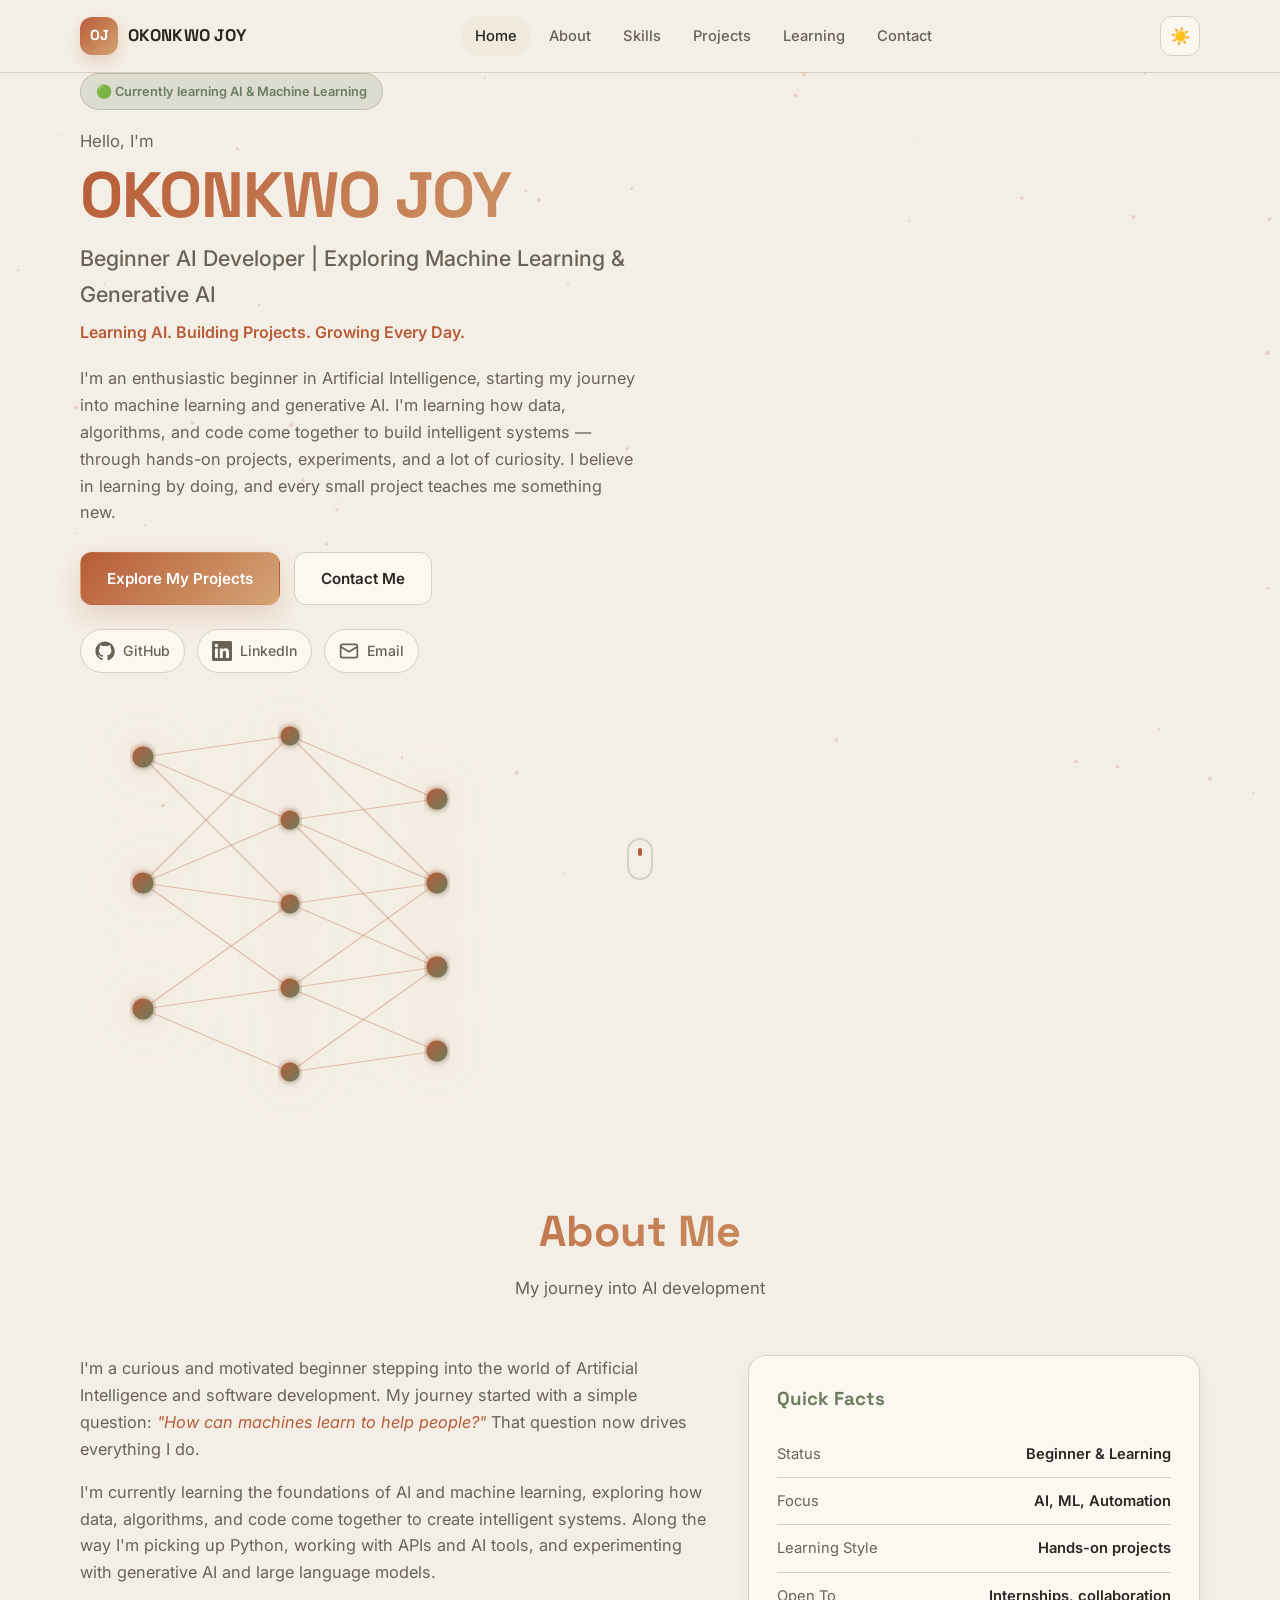
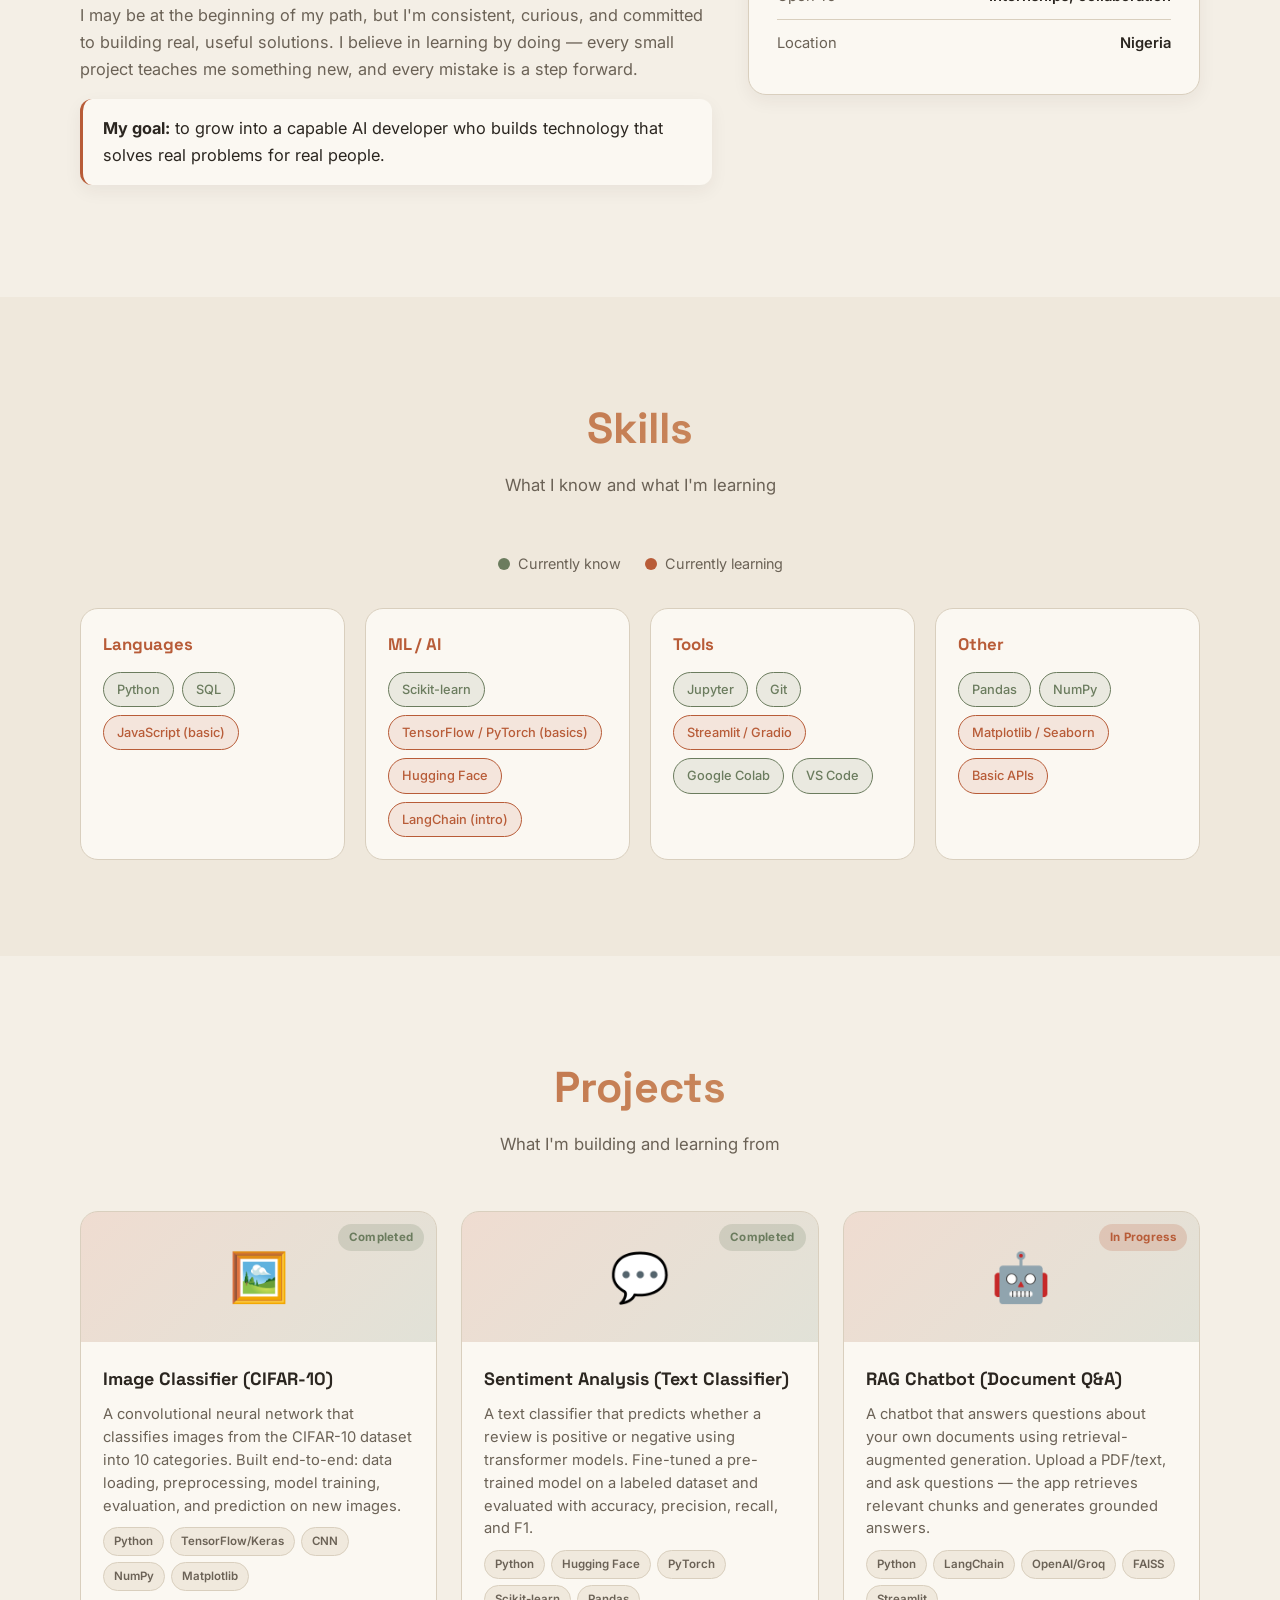
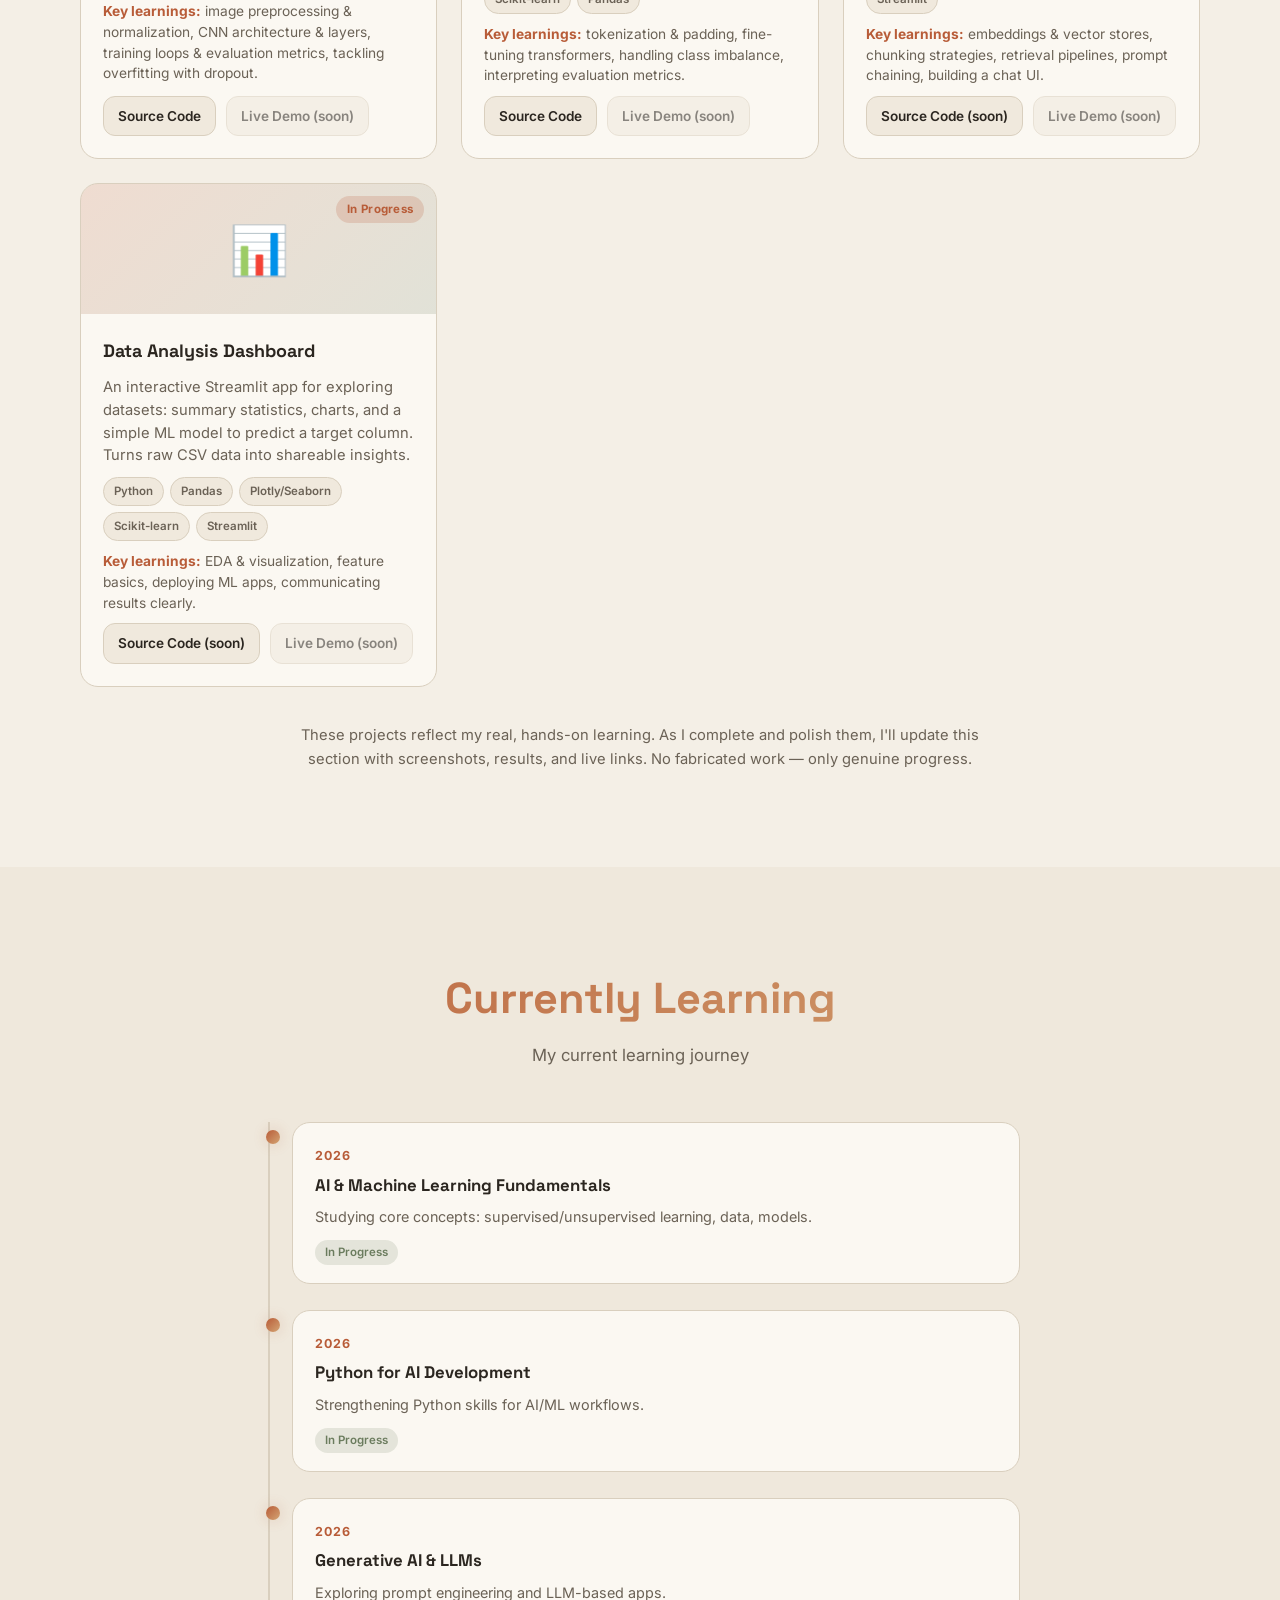
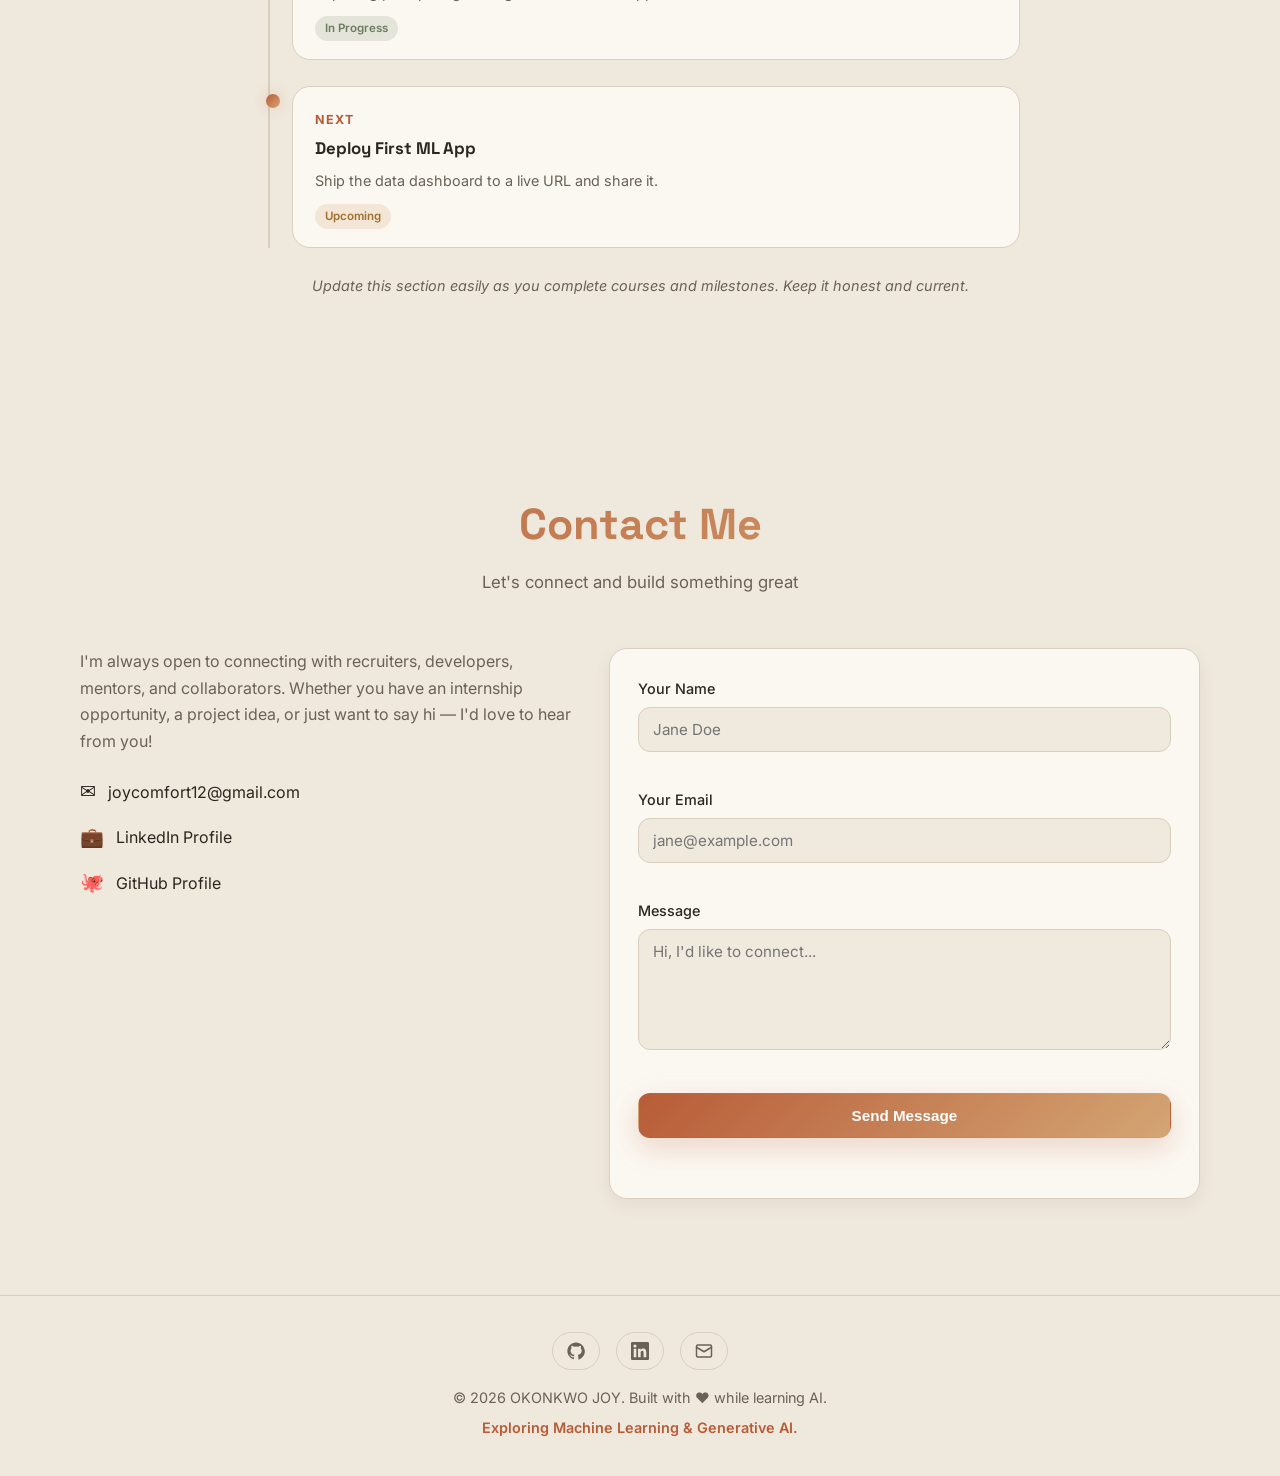
==== commit da80e6d2: "i added my mail" ====
--- a/index.html
+++ b/index.html
@@ -62,15 +62,15 @@
           <a href="#contact" class="btn btn-secondary">Contact Me</a>
         </div>
         <div class="hero-socials">
-          <a href="https://github.com/yourusername" target="_blank" rel="noopener" aria-label="GitHub" class="social-link icon-link">
+          <a href="https://github.com/Joycomfort" target="_blank" rel="noopener" aria-label="GitHub" class="social-link icon-link">
             <svg width="20" height="20" viewBox="0 0 24 24" fill="currentColor" aria-hidden="true"><path d="M12 .5C5.7.5.5 5.7.5 12c0 5.1 3.3 9.4 7.9 10.9.6.1.8-.3.8-.6v-2c-3.2.7-3.9-1.4-3.9-1.4-.5-1.3-1.3-1.7-1.3-1.7-1.1-.7.1-.7.1-.7 1.2.1 1.8 1.2 1.8 1.2 1 1.8 2.8 1.3 3.5 1 .1-.8.4-1.3.7-1.6-2.6-.3-5.3-1.3-5.3-5.8 0-1.3.5-2.3 1.2-3.1-.1-.3-.5-1.5.1-3.1 0 0 1-.3 3.2 1.2a11 11 0 0 1 5.8 0c2.2-1.5 3.2-1.2 3.2-1.2.6 1.6.2 2.8.1 3.1.8.8 1.2 1.8 1.2 3.1 0 4.5-2.7 5.5-5.3 5.8.4.4.8 1.1.8 2.2v3.3c0 .3.2.7.8.6 4.6-1.5 7.9-5.8 7.9-10.9C23.5 5.7 18.3.5 12 .5z"/></svg>
             <span>GitHub</span>
           </a>
-          <a href="https://linkedin.com/in/yourprofile" target="_blank" rel="noopener" aria-label="LinkedIn" class="social-link icon-link">
+          <a href="https://linkedin.com/in/okonkwo-joy" target="_blank" rel="noopener" aria-label="LinkedIn" class="social-link icon-link">
             <svg width="20" height="20" viewBox="0 0 24 24" fill="currentColor" aria-hidden="true"><path d="M20.4 20.4h-3.6v-5.6c0-1.3 0-3-1.8-3s-2.1 1.4-2.1 2.9v5.7H9.4V9h3.4v1.6h.1c.5-.9 1.6-1.8 3.3-1.8 3.5 0 4.2 2.3 4.2 5.3v6.3zM5.3 7.4a2.1 2.1 0 1 1 0-4.2 2.1 2.1 0 0 1 0 4.2zM7.1 20.4H3.6V9h3.5v11.4zM22.2 0H1.8C.8 0 0 .8 0 1.8v20.4C0 23.2.8 24 1.8 24h20.4c1 0 1.8-.8 1.8-1.8V1.8C24 .8 23.2 0 22.2 0z"/></svg>
             <span>LinkedIn</span>
           </a>
-          <a href="mailto:your.email@example.com" aria-label="Email" class="social-link icon-link">
+          <a href="mailto:joycomfort12@gmail.com" aria-label="Email" class="social-link icon-link">
             <svg width="20" height="20" viewBox="0 0 24 24" fill="none" stroke="currentColor" stroke-width="2" stroke-linecap="round" stroke-linejoin="round" aria-hidden="true"><rect x="2" y="4" width="20" height="16" rx="2"/><path d="m22 7-10 6L2 7"/></svg>
             <span>Email</span>
           </a>
@@ -172,7 +172,7 @@
             <li><span class="fact-label">Focus</span><span class="fact-value">AI, ML, Automation</span></li>
             <li><span class="fact-label">Learning Style</span><span class="fact-value">Hands-on projects</span></li>
             <li><span class="fact-label">Open To</span><span class="fact-value">Internships, collaboration</span></li>
-            <li><span class="fact-label">Location</span><span class="fact-value">[Your City, Country]</span></li>
+            <li><span class="fact-label">Location</span><span class="fact-value">Nigeria</span></li>
           </ul>
         </div>
       </div>
@@ -258,7 +258,7 @@
             </div>
             <p class="project-learnings"><strong>Key learnings:</strong> image preprocessing &amp; normalization, CNN architecture &amp; layers, training loops &amp; evaluation metrics, tackling overfitting with dropout.</p>
             <div class="project-links">
-              <a href="https://github.com/yourusername/image-classifier" target="_blank" rel="noopener" class="project-link">Source Code</a>
+              <a href="https://github.com/Joycomfort/image-classifier" target="_blank" rel="noopener" class="project-link">Source Code</a>
               <a href="#" class="project-link disabled" aria-disabled="true" title="Coming soon">Live Demo (soon)</a>
             </div>
           </div>
@@ -283,7 +283,7 @@
             </div>
             <p class="project-learnings"><strong>Key learnings:</strong> tokenization &amp; padding, fine-tuning transformers, handling class imbalance, interpreting evaluation metrics.</p>
             <div class="project-links">
-              <a href="https://github.com/yourusername/sentiment-analysis" target="_blank" rel="noopener" class="project-link">Source Code</a>
+              <a href="https://github.com/Joycomfort/sentiment-analysis" target="_blank" rel="noopener" class="project-link">Source Code</a>
               <a href="#" class="project-link disabled" aria-disabled="true" title="Coming soon">Live Demo (soon)</a>
             </div>
           </div>
@@ -308,7 +308,7 @@
             </div>
             <p class="project-learnings"><strong>Key learnings:</strong> embeddings &amp; vector stores, chunking strategies, retrieval pipelines, prompt chaining, building a chat UI.</p>
             <div class="project-links">
-              <a href="https://github.com/yourusername/rag-chatbot" target="_blank" rel="noopener" class="project-link">Source Code (soon)</a>
+              <a href="https://github.com/Joycomfort/rag-chatbot" target="_blank" rel="noopener" class="project-link">Source Code (soon)</a>
               <a href="#" class="project-link disabled" aria-disabled="true" title="Coming soon">Live Demo (soon)</a>
             </div>
           </div>
@@ -333,7 +333,7 @@
             </div>
             <p class="project-learnings"><strong>Key learnings:</strong> EDA &amp; visualization, feature basics, deploying ML apps, communicating results clearly.</p>
             <div class="project-links">
-              <a href="https://github.com/yourusername/data-dashboard" target="_blank" rel="noopener" class="project-link">Source Code (soon)</a>
+              <a href="https://github.com/Joycomfort/data-dashboard" target="_blank" rel="noopener" class="project-link">Source Code (soon)</a>
               <a href="#" class="project-link disabled" aria-disabled="true" title="Coming soon">Live Demo (soon)</a>
             </div>
           </div>
@@ -414,15 +414,15 @@
           <ul class="contact-list">
             <li>
               <span class="contact-icon">✉️</span>
-              <a href="mailto:your.email@example.com">your.email@example.com</a>
+              <a href="mailto:joycomfort12@gmail.com">joycomfort12@gmail.com</a>
             </li>
             <li>
               <span class="contact-icon">💼</span>
-              <a href="https://linkedin.com/in/yourprofile" target="_blank" rel="noopener">LinkedIn Profile</a>
+              <a href="https://linkedin.com/in/okonkwo-joy" target="_blank" rel="noopener">LinkedIn Profile</a>
             </li>
             <li>
               <span class="contact-icon">🐙</span>
-              <a href="https://github.com/yourusername" target="_blank" rel="noopener">GitHub Profile</a>
+              <a href="https://github.com/Joycomfort" target="_blank" rel="noopener">GitHub Profile</a>
             </li>
           </ul>
         </div>
@@ -453,13 +453,13 @@
   <footer class="footer">
     <div class="container footer-container">
       <div class="footer-socials">
-        <a href="https://github.com/yourusername" target="_blank" rel="noopener" aria-label="GitHub" class="social-link icon-link">
+        <a href="https://github.com/Joycomfort" target="_blank" rel="noopener" aria-label="GitHub" class="social-link icon-link">
           <svg width="18" height="18" viewBox="0 0 24 24" fill="currentColor" aria-hidden="true"><path d="M12 .5C5.7.5.5 5.7.5 12c0 5.1 3.3 9.4 7.9 10.9.6.1.8-.3.8-.6v-2c-3.2.7-3.9-1.4-3.9-1.4-.5-1.3-1.3-1.7-1.3-1.7-1.1-.7.1-.7.1-.7 1.2.1 1.8 1.2 1.8 1.2 1 1.8 2.8 1.3 3.5 1 .1-.8.4-1.3.7-1.6-2.6-.3-5.3-1.3-5.3-5.8 0-1.3.5-2.3 1.2-3.1-.1-.3-.5-1.5.1-3.1 0 0 1-.3 3.2 1.2a11 11 0 0 1 5.8 0c2.2-1.5 3.2-1.2 3.2-1.2.6 1.6.2 2.8.1 3.1.8.8 1.2 1.8 1.2 3.1 0 4.5-2.7 5.5-5.3 5.8.4.4.8 1.1.8 2.2v3.3c0 .3.2.7.8.6 4.6-1.5 7.9-5.8 7.9-10.9C23.5 5.7 18.3.5 12 .5z"/></svg>
         </a>
-        <a href="https://linkedin.com/in/yourprofile" target="_blank" rel="noopener" aria-label="LinkedIn" class="social-link icon-link">
+        <a href="https://linkedin.com/in/okonkwo-joy" target="_blank" rel="noopener" aria-label="LinkedIn" class="social-link icon-link">
           <svg width="18" height="18" viewBox="0 0 24 24" fill="currentColor" aria-hidden="true"><path d="M20.4 20.4h-3.6v-5.6c0-1.3 0-3-1.8-3s-2.1 1.4-2.1 2.9v5.7H9.4V9h3.4v1.6h.1c.5-.9 1.6-1.8 3.3-1.8 3.5 0 4.2 2.3 4.2 5.3v6.3zM5.3 7.4a2.1 2.1 0 1 1 0-4.2 2.1 2.1 0 0 1 0 4.2zM7.1 20.4H3.6V9h3.5v11.4zM22.2 0H1.8C.8 0 0 .8 0 1.8v20.4C0 23.2.8 24 1.8 24h20.4c1 0 1.8-.8 1.8-1.8V1.8C24 .8 23.2 0 22.2 0z"/></svg>
         </a>
-        <a href="mailto:your.email@example.com" aria-label="Email" class="social-link icon-link">
+        <a href="mailto:joycomfort12@gmail.com" aria-label="Email" class="social-link icon-link">
           <svg width="18" height="18" viewBox="0 0 24 24" fill="none" stroke="currentColor" stroke-width="2" stroke-linecap="round" stroke-linejoin="round" aria-hidden="true"><rect x="2" y="4" width="20" height="16" rx="2"/><path d="m22 7-10 6L2 7"/></svg>
         </a>
       </div>
